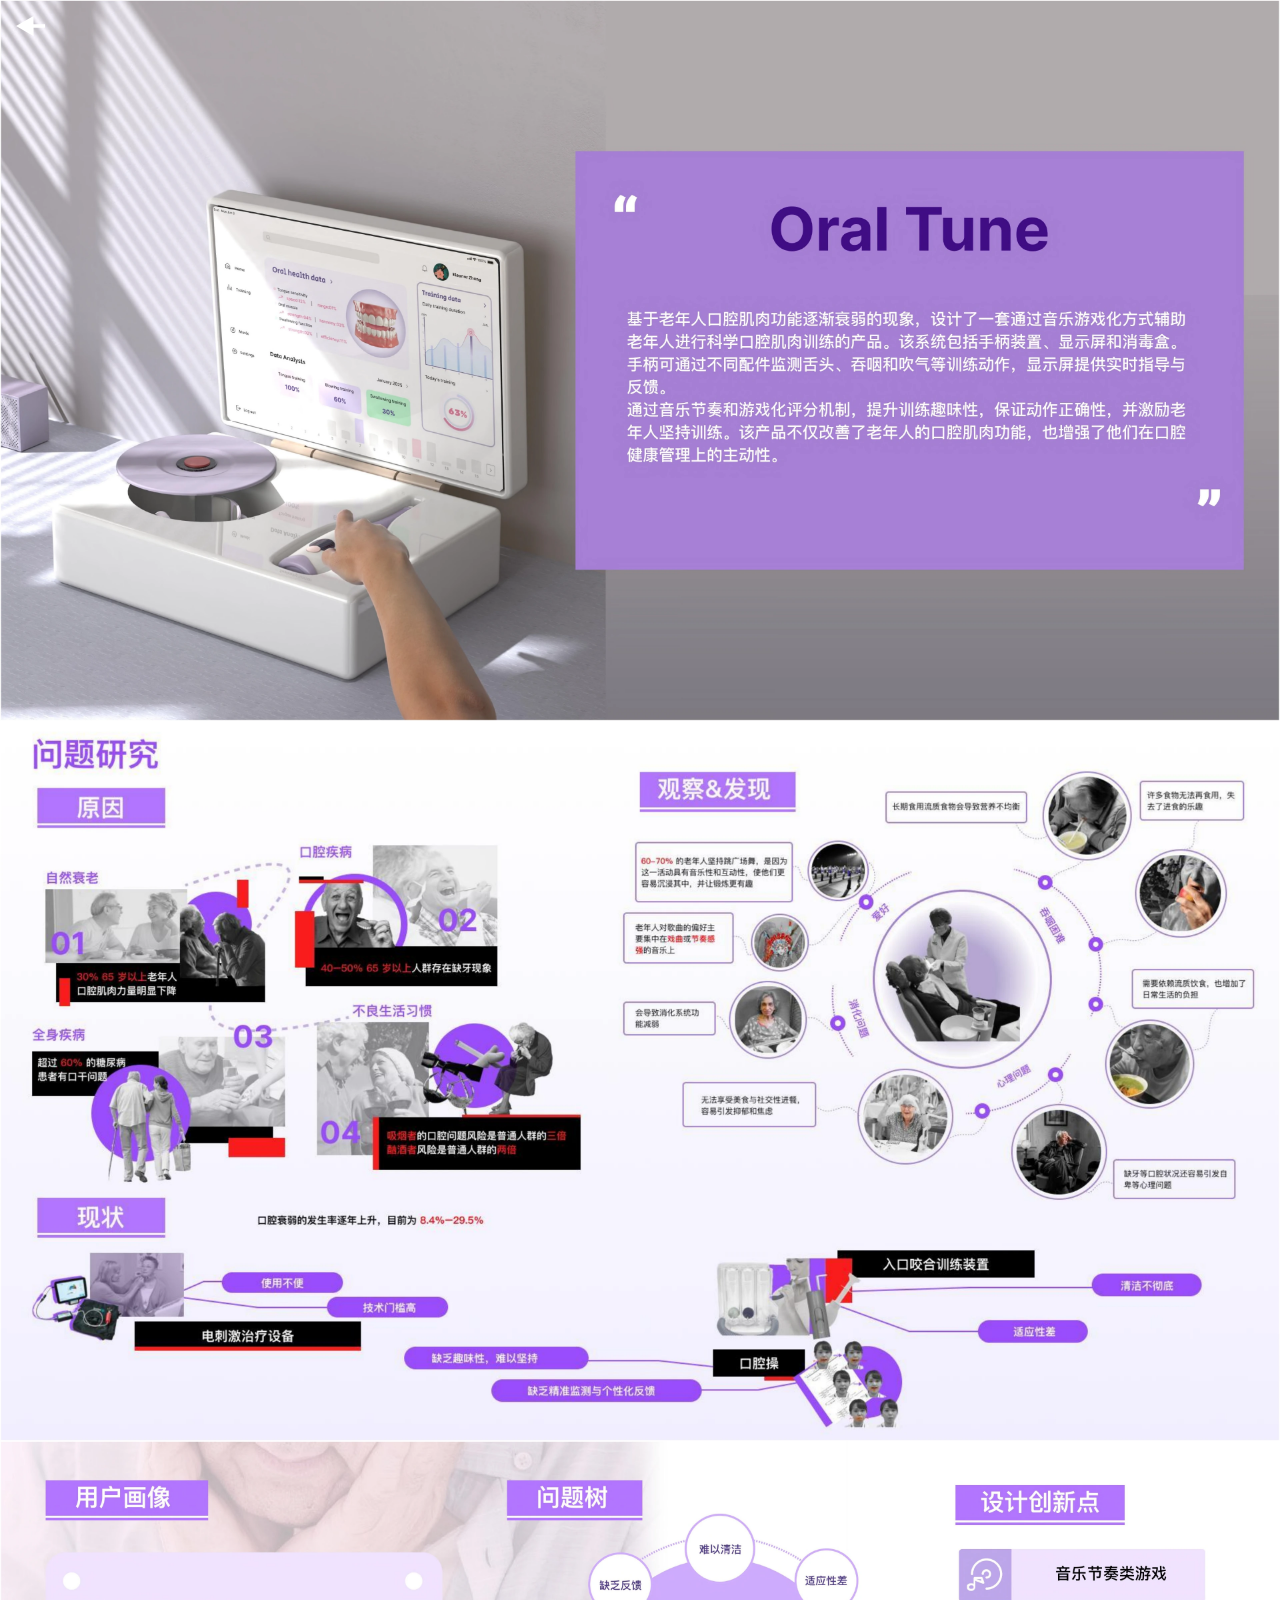
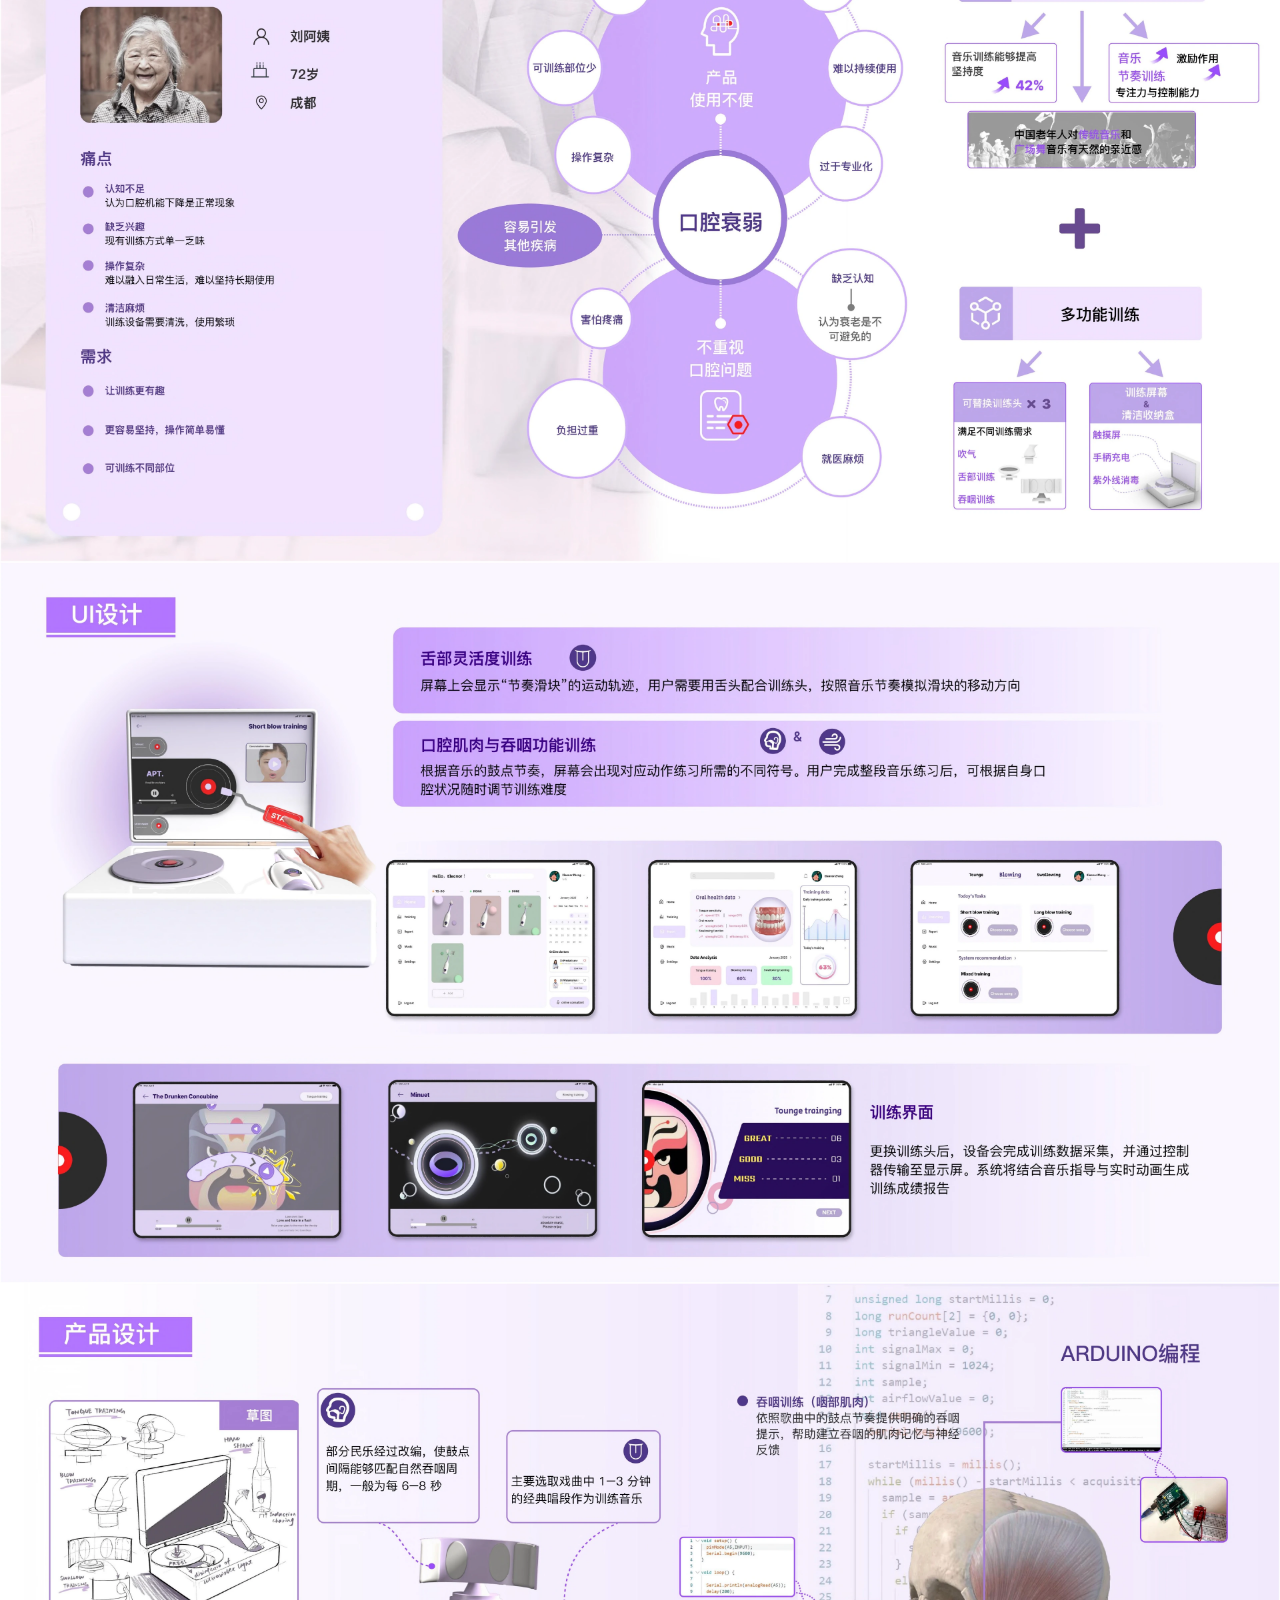
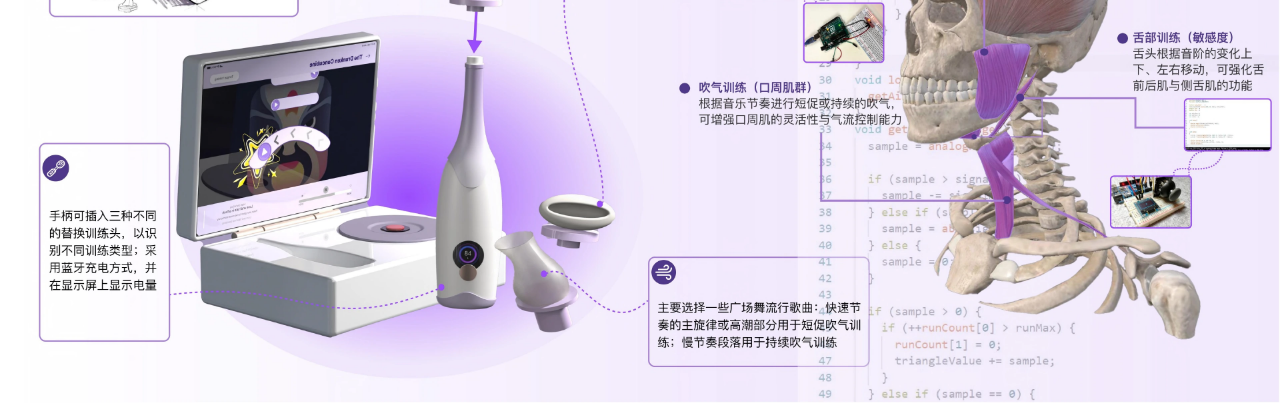
==== projects/industrial-design/index.html @ d5d2fcfa "Publish complete portfolio site" ====
<!doctype html>
<html lang="zh-CN">
<head><meta charset="UTF-8"><meta name="viewport" content="width=device-width, initial-scale=1.0"><title>Oral Tune — Yu Jiahong</title>
<style>*{box-sizing:border-box}html,body{margin:0;background:#111;scrollbar-width:none}html::-webkit-scrollbar,body::-webkit-scrollbar{display:none}.project-frame-stack img{display:block;width:100%;height:auto}.back{position:fixed;z-index:20;top:max(1rem,env(safe-area-inset-top));left:max(1rem,env(safe-area-inset-left));width:clamp(1.8125rem,2.1vw,2.5rem);height:clamp(1.263rem,1.464vw,1.75rem);padding:0;border:0;background:transparent;cursor:pointer}.back img{display:block;width:100%;height:100%}.back:focus-visible{outline:3px solid #69e6ee;outline-offset:3px}</style>
</head>
<body><button class="back" type="button" aria-label="返回作品列表" onclick="location.href='/#projects'"><img src="/portfolio/figma/back-arrow-frame21.svg" alt=""></button><main aria-label="Oral Tune项目详情"><h1 style="position:absolute;width:1px;height:1px;overflow:hidden;clip:rect(0,0,0,0)">Oral Tune</h1><div class="project-frame-stack"><img src="/portfolio/details/oral-tune/01.webp" width="1920" height="1080" alt="" loading="eager" decoding="async">
<img src="/portfolio/details/oral-tune/02.webp" width="1920" height="1080" alt="" loading="lazy" decoding="async">
<img src="/portfolio/details/oral-tune/03.webp" width="1920" height="1080" alt="" loading="lazy" decoding="async">
<img src="/portfolio/details/oral-tune/04.webp" width="1920" height="1080" alt="" loading="lazy" decoding="async">
<img src="/portfolio/details/oral-tune/05.webp" width="1920" height="1080" alt="" loading="lazy" decoding="async"></div></main></body>
</html>
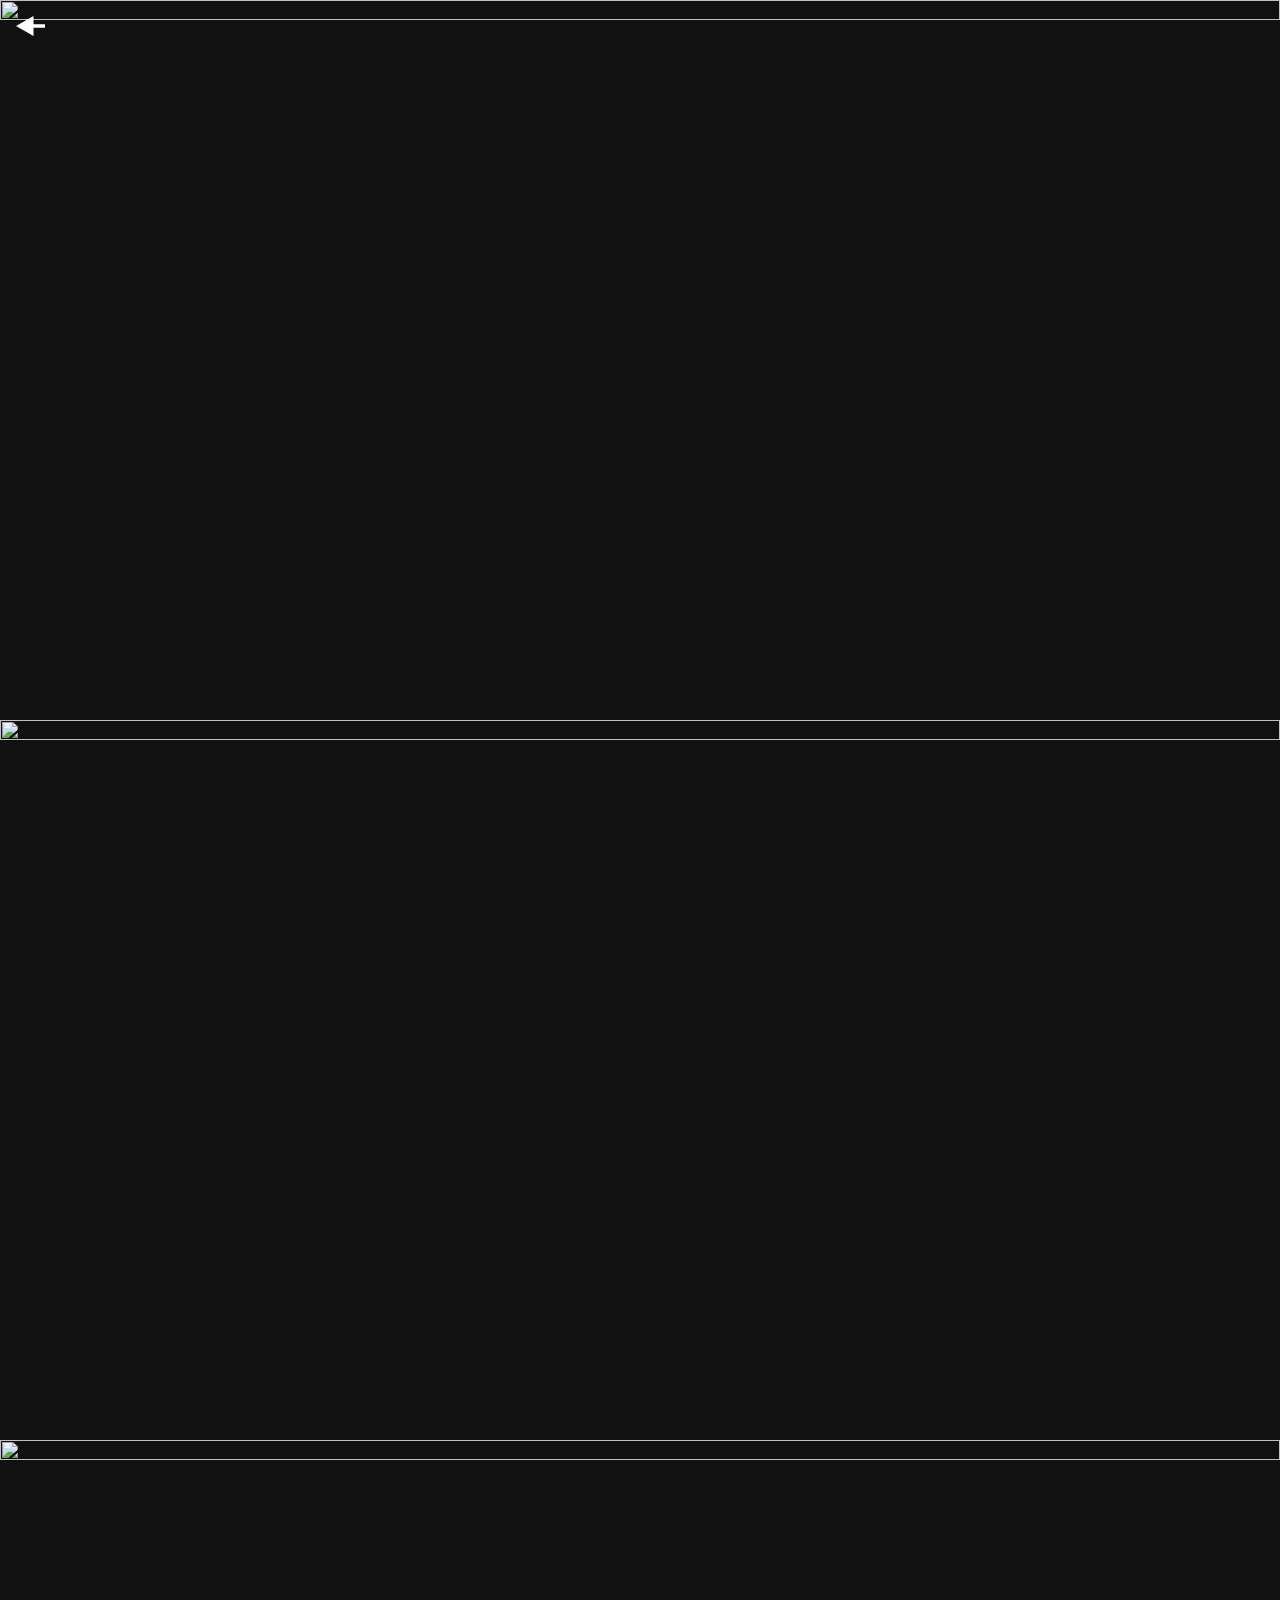
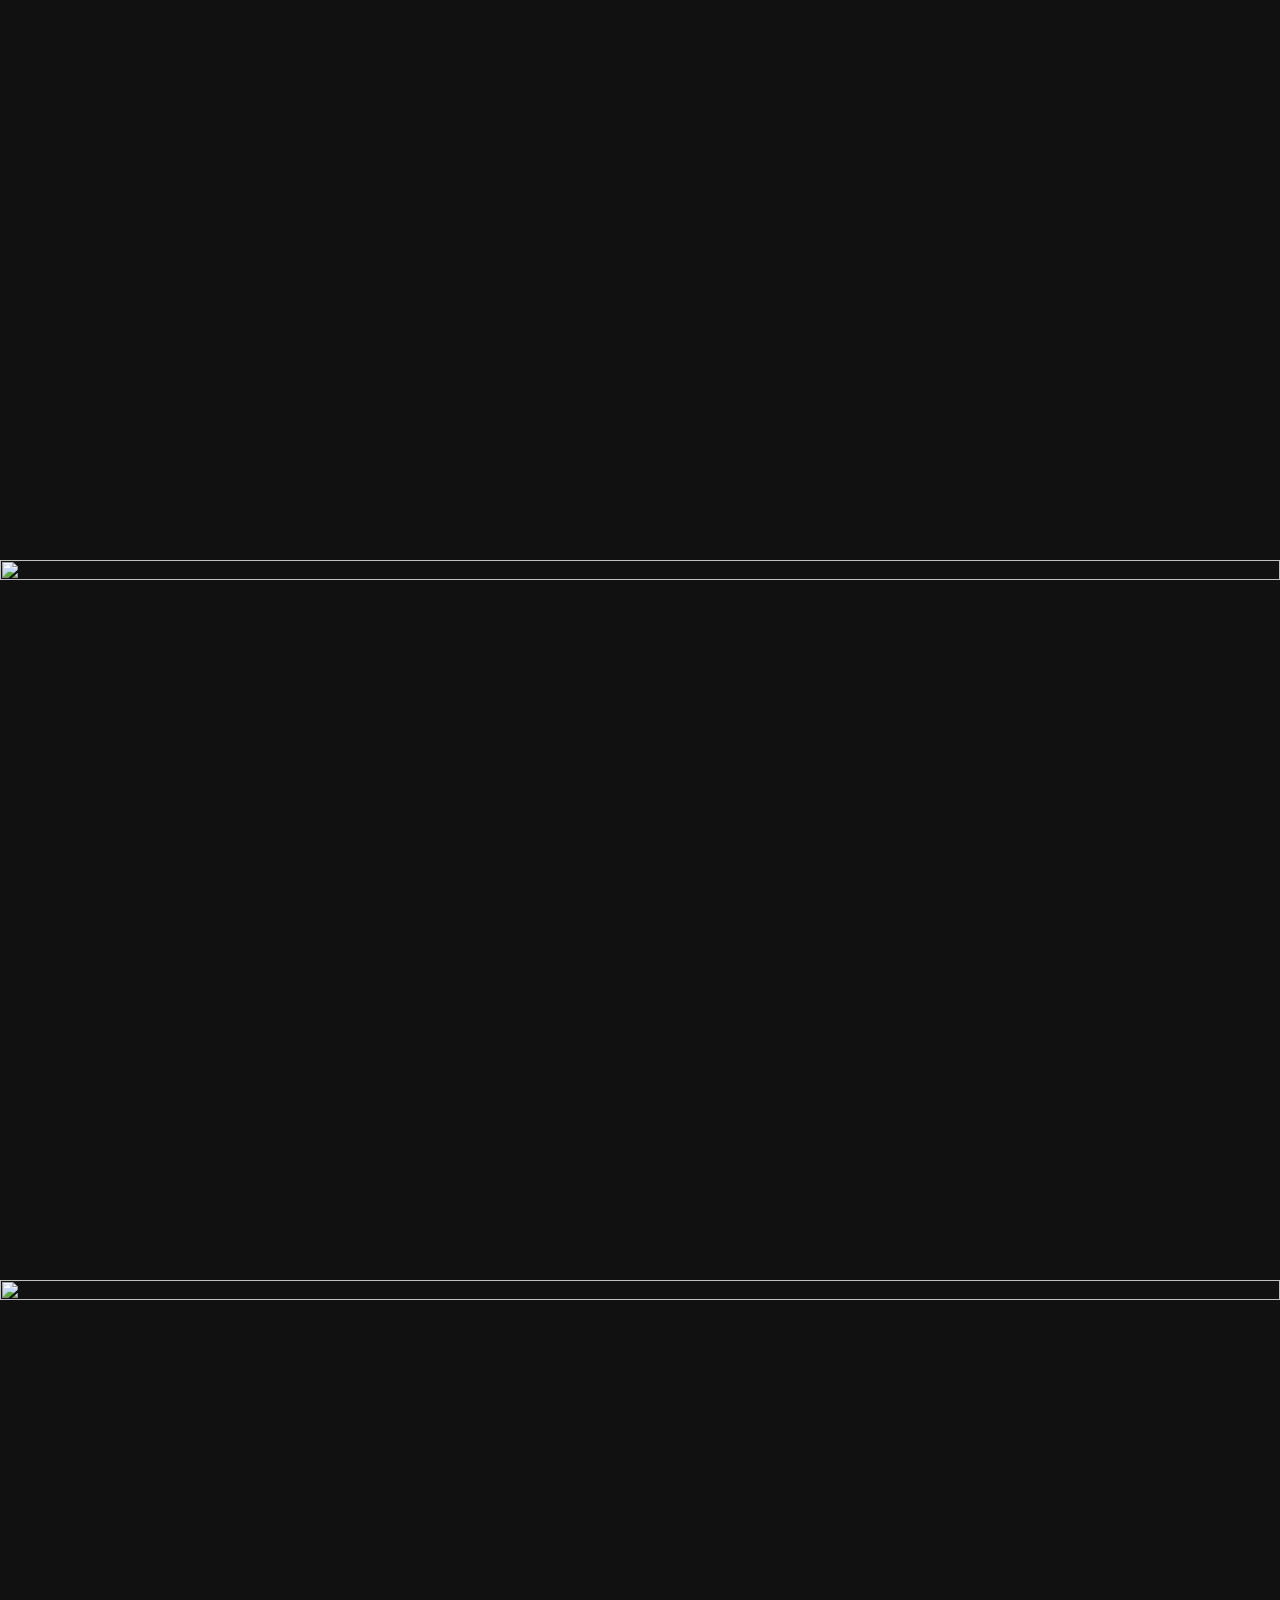
==== commit d4385207: "Publish lightweight GitHub Pages build using existing Netlify project images" ====
--- a/projects/industrial-design/index.html
+++ b/projects/industrial-design/index.html
@@ -3,9 +3,9 @@
 <head><meta charset="UTF-8"><meta name="viewport" content="width=device-width, initial-scale=1.0"><title>Oral Tune — Yu Jiahong</title>
 <style>*{box-sizing:border-box}html,body{margin:0;background:#111;scrollbar-width:none}html::-webkit-scrollbar,body::-webkit-scrollbar{display:none}.project-frame-stack img{display:block;width:100%;height:auto}.back{position:fixed;z-index:20;top:max(1rem,env(safe-area-inset-top));left:max(1rem,env(safe-area-inset-left));width:clamp(1.8125rem,2.1vw,2.5rem);height:clamp(1.263rem,1.464vw,1.75rem);padding:0;border:0;background:transparent;cursor:pointer}.back img{display:block;width:100%;height:100%}.back:focus-visible{outline:3px solid #69e6ee;outline-offset:3px}</style>
 </head>
-<body><button class="back" type="button" aria-label="返回作品列表" onclick="location.href='/#projects'"><img src="/portfolio/figma/back-arrow-frame21.svg" alt=""></button><main aria-label="Oral Tune项目详情"><h1 style="position:absolute;width:1px;height:1px;overflow:hidden;clip:rect(0,0,0,0)">Oral Tune</h1><div class="project-frame-stack"><img src="/portfolio/details/oral-tune/01.webp" width="1920" height="1080" alt="" loading="eager" decoding="async">
-<img src="/portfolio/details/oral-tune/02.webp" width="1920" height="1080" alt="" loading="lazy" decoding="async">
-<img src="/portfolio/details/oral-tune/03.webp" width="1920" height="1080" alt="" loading="lazy" decoding="async">
-<img src="/portfolio/details/oral-tune/04.webp" width="1920" height="1080" alt="" loading="lazy" decoding="async">
-<img src="/portfolio/details/oral-tune/05.webp" width="1920" height="1080" alt="" loading="lazy" decoding="async"></div></main></body>
+<body><button class="back" type="button" aria-label="返回作品列表" onclick="location.href='/#projects'"><img src="/portfolio/figma/back-arrow-frame21.svg" alt=""></button><main aria-label="Oral Tune项目详情"><h1 style="position:absolute;width:1px;height:1px;overflow:hidden;clip:rect(0,0,0,0)">Oral Tune</h1><div class="project-frame-stack"><img src="https://splendid-conkies-c264dd.netlify.app/portfolio/details/oral-tune/01.webp" width="1920" height="1080" alt="" loading="eager" decoding="async">
+<img src="https://splendid-conkies-c264dd.netlify.app/portfolio/details/oral-tune/02.webp" width="1920" height="1080" alt="" loading="lazy" decoding="async">
+<img src="https://splendid-conkies-c264dd.netlify.app/portfolio/details/oral-tune/03.webp" width="1920" height="1080" alt="" loading="lazy" decoding="async">
+<img src="https://splendid-conkies-c264dd.netlify.app/portfolio/details/oral-tune/04.webp" width="1920" height="1080" alt="" loading="lazy" decoding="async">
+<img src="https://splendid-conkies-c264dd.netlify.app/portfolio/details/oral-tune/05.webp" width="1920" height="1080" alt="" loading="lazy" decoding="async"></div></main></body>
 </html>
